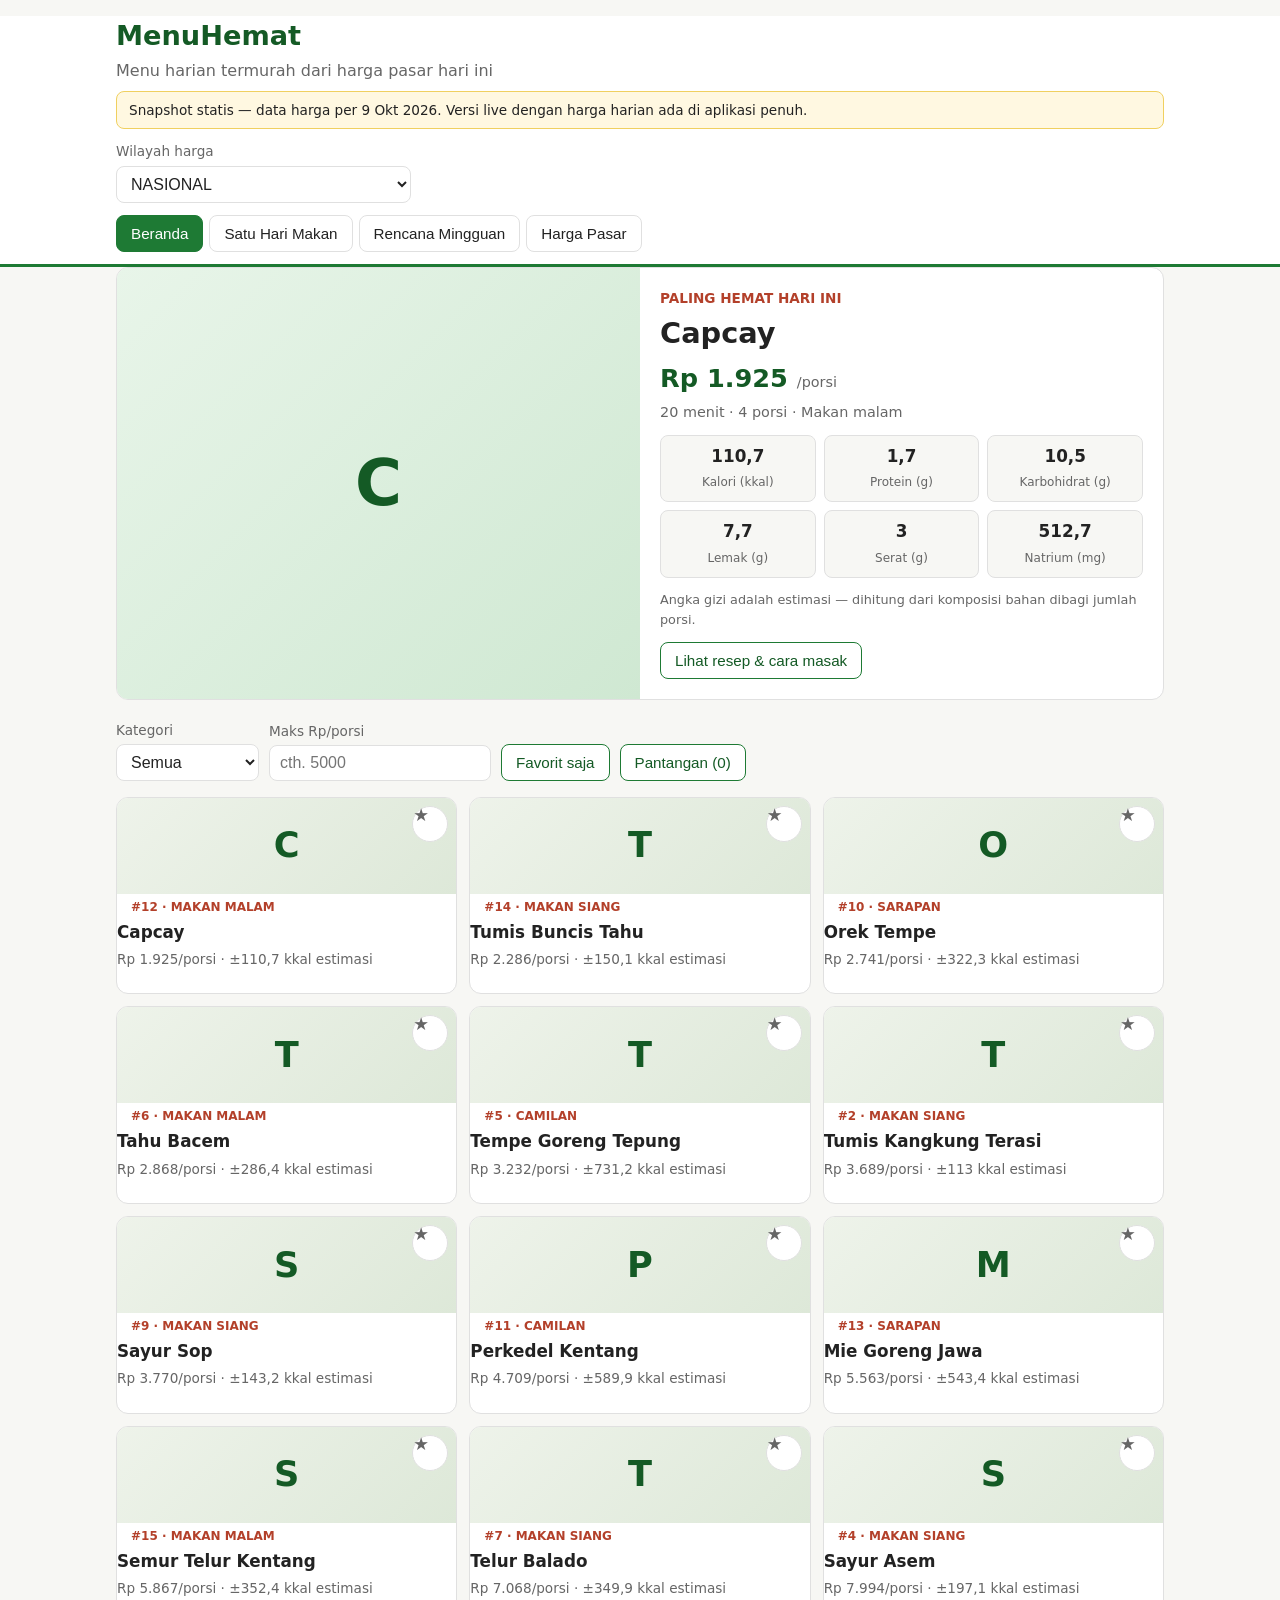
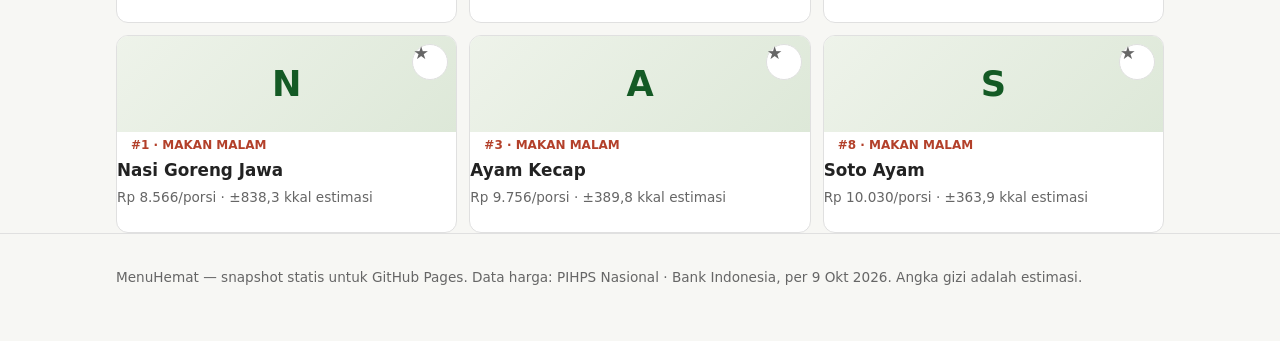
==== docs/index.html @ 3f17d1a1 "Tambah situs statis docs/ untuk GitHub Pages (yuzararigi.github.io/MenuHemat)" ====
<!DOCTYPE html>
<html lang="id">
<head>
<meta charset="utf-8">
<meta name="viewport" content="width=device-width, initial-scale=1">
<title>MenuHemat — Menu termurah dari harga pasar</title>
<meta name="description" content="Rekomendasi menu harian termurah berdasarkan harga bahan pokok pasar (PIHPS Bank Indonesia).">
<link rel="stylesheet" href="style.css">
</head>
<body>
<header>
  <div class="wrap">
    <h1>MenuHemat</h1>
    <p class="tagline">Menu harian termurah dari harga pasar hari ini</p>
    <p class="banner">Snapshot statis &mdash; data harga per 9 Okt 2026. Versi live dengan harga harian ada di aplikasi penuh.</p>
    <div class="topbar">
      <label class="wilayah">Wilayah harga
        <select id="wilayah"></select>
      </label>
    </div>
    <nav class="tabs" aria-label="Navigasi">
      <button data-tab="beranda" class="active" type="button">Beranda</button>
      <button data-tab="sehari" type="button">Satu Hari Makan</button>
      <button data-tab="rencana" type="button">Rencana Mingguan</button>
      <button data-tab="harga" type="button">Harga Pasar</button>
    </nav>
  </div>
</header>

<main class="wrap">
  <!-- ============ BERANDA ============ -->
  <section id="tab-beranda" class="tab">
    <div id="hero"></div>

    <div class="filters">
      <label>Kategori
        <select id="f-kategori">
          <option value="semua">Semua</option>
          <option value="sarapan">Sarapan</option>
          <option value="makan_siang">Makan siang</option>
          <option value="makan_malam">Makan malam</option>
          <option value="camilan">Camilan</option>
        </select>
      </label>
      <label>Maks Rp/porsi
        <input id="f-max" type="number" min="0" placeholder="cth. 5000">
      </label>
      <button id="f-fav" type="button" aria-pressed="false">Favorit saja</button>
      <button id="f-pant" type="button" aria-pressed="false">Pantangan (<span id="pant-count">0</span>)</button>
    </div>
    <div id="pant-panel" class="pant-panel" hidden>
      <p class="hint">Centang bahan yang ingin dihindari &mdash; resep yang mengandungnya akan disembunyikan.</p>
      <div id="pant-list" class="pant-list"></div>
    </div>

    <div id="grid" class="grid"></div>
    <p id="grid-empty" class="empty" hidden>Tidak ada resep yang cocok dengan filter.</p>
  </section>

  <!-- ============ SATU HARI MAKAN ============ -->
  <section id="tab-sehari" class="tab" hidden>
    <h2>Cek satu hari makan</h2>
    <p class="hint">Klik kartu hidangan di bawah untuk memilih. Klik lagi untuk batal memilih. Pilihan otomatis masuk hitungan.</p>
    <div class="sehari-bar">
      <label>Budget sehari (Rp)
        <input id="budget" type="number" min="0" value="50000">
      </label>
      <button id="auto-sehari" type="button">Isi menu termurah</button>
      <button id="clear-sehari" type="button">Kosongkan</button>
    </div>
    <div id="sehari-summary" class="summary" hidden></div>
    <div id="sehari-grid" class="grid"></div>
  </section>

  <!-- ============ RENCANA MINGGUAN ============ -->
  <section id="tab-rencana" class="tab" hidden>
    <h2>Rencana mingguan</h2>
    <p class="hint">Pilih satu hidangan untuk tiap hari, lalu lihat daftar belanja agregat di bawah.</p>
    <div id="rencana-rows"></div>
    <button id="auto-rencana" type="button">Isi otomatis (7 termurah)</button>
    <h3>Daftar belanja</h3>
    <div id="belanja"></div>
  </section>

  <!-- ============ HARGA ============ -->
  <section id="tab-harga" class="tab" hidden>
    <h2>Harga bahan pokok</h2>
    <p class="sumber" id="harga-sumber"></p>
    <table class="harga-table">
      <thead><tr><th>Komoditas</th><th>Harga</th></tr></thead>
      <tbody id="harga-body"></tbody>
    </table>
    <p class="hint">Harga adalah rata-rata pasar tradisional per provinsi; harga di pasar/warung tertentu bisa berbeda &plusmn;2&ndash;5%.</p>
  </section>
</main>

<div id="modal" class="modal" hidden role="dialog" aria-modal="true">
  <div class="modal-box">
    <button class="modal-close" type="button">Tutup</button>
    <div id="modal-body"></div>
  </div>
</div>

<footer>
  <div class="wrap">
    <p>MenuHemat &mdash; snapshot statis untuk GitHub Pages. Data harga: PIHPS Nasional &middot; Bank Indonesia, per 9 Okt 2026. Angka gizi adalah estimasi.</p>
  </div>
</footer>

<script src="data.js"></script>
<script src="app.js"></script>
</body>
</html>
---- docs/style.css ----
/* MenuHemat — situs statis. Mobile-first, tanpa foto (placeholder CSS). */
:root {
  --hijau: #1e7a34;
  --hijau-tua: #145a25;
  --hijau-muda: #e8f5e9;
  --aksen: #b3402a;
  --teks: #222;
  --abu: #666;
  --garis: #e0e0e0;
  --kartu: #ffffff;
  --latar: #f7f7f4;
}
* { box-sizing: border-box; }
body {
  margin: 0; font-family: system-ui, -apple-system, "Segoe UI", Roboto, sans-serif;
  color: var(--teks); background: var(--latar); line-height: 1.5;
}
.wrap { max-width: 1080px; margin: 0 auto; padding: 0 16px; }

header { background: #fff; border-bottom: 3px solid var(--hijau); }
header h1 { margin: 16px 0 0; font-size: 1.7rem; color: var(--hijau-tua); }
.tagline { margin: 2px 0 8px; color: var(--abu); }
.banner {
  background: #fff8e1; border: 1px solid #f0d060; border-radius: 8px;
  padding: 8px 12px; font-size: .85rem; margin: 0 0 12px;
}
.topbar { display: flex; gap: 12px; flex-wrap: wrap; margin-bottom: 12px; }
label { font-size: .85rem; color: var(--abu); display: flex; flex-direction: column; gap: 4px; }
select, input[type="number"] {
  font-size: 1rem; padding: 8px 10px; border: 1px solid var(--garis);
  border-radius: 8px; background: #fff; color: var(--teks); max-width: 100%;
}
button {
  font-size: .95rem; padding: 9px 14px; border-radius: 8px; cursor: pointer;
  border: 1px solid var(--hijau); background: #fff; color: var(--hijau-tua);
}
button:hover { background: var(--hijau-muda); }
button[aria-pressed="true"] { background: var(--hijau); color: #fff; }

.tabs { display: flex; gap: 6px; overflow-x: auto; padding-bottom: 12px; }
.tabs button { white-space: nowrap; border-color: var(--garis); color: var(--teks); }
.tabs button.active { background: var(--hijau); border-color: var(--hijau); color: #fff; }

main { padding: 20px 0 40px; }
h2 { font-size: 1.35rem; margin: 4px 0 8px; }
h3 { font-size: 1.1rem; margin: 20px 0 8px; }
.hint { color: var(--abu); font-size: .9rem; }
.empty { color: var(--abu); text-align: center; padding: 32px 0; }

/* Hero */
.hero {
  display: grid; gap: 0; background: var(--kartu); border-radius: 12px;
  overflow: hidden; border: 1px solid var(--garis); margin-bottom: 20px;
}
@media (min-width: 720px) { .hero { grid-template-columns: 1fr 1fr; } }
.hero-thumb {
  min-height: 180px; display: flex; align-items: center; justify-content: center;
  background: linear-gradient(135deg, var(--hijau-muda), #cfe8d2);
  font-size: 4rem; font-weight: 700; color: var(--hijau-tua);
}
.hero-body { padding: 20px; }
.hero-label { color: var(--aksen); font-weight: 700; font-size: .85rem; text-transform: uppercase; }
.hero-body h2 { font-size: 1.8rem; margin: 4px 0; }
.hero-harga { font-size: 1.6rem; font-weight: 800; color: var(--hijau-tua); margin: 4px 0; }
.hero-harga small { font-size: .9rem; font-weight: 400; color: var(--abu); }
.hero-meta { color: var(--abu); font-size: .9rem; margin-bottom: 12px; }
.gizi-grid {
  display: grid; grid-template-columns: repeat(3, 1fr); gap: 8px; margin: 12px 0;
}
.gizi-item {
  background: var(--latar); border: 1px solid var(--garis); border-radius: 8px;
  padding: 8px; text-align: center;
}
.gizi-item b { display: block; font-size: 1.05rem; }
.gizi-item span { font-size: .75rem; color: var(--abu); }
.gizi-note { font-size: .8rem; color: var(--abu); }

/* Grid kartu */
.grid { display: grid; gap: 12px; grid-template-columns: 1fr; }
@media (min-width: 560px) { .grid { grid-template-columns: 1fr 1fr; } }
@media (min-width: 960px) { .grid { grid-template-columns: 1fr 1fr 1fr; } }
.card {
  background: var(--kartu); border: 1px solid var(--garis); border-radius: 12px;
  overflow: hidden; cursor: pointer; position: relative; text-align: left;
  padding: 0; color: var(--teks); font: inherit; display: block; width: 100%;
}
.card:hover { border-color: var(--hijau); }
.card .thumb {
  height: 96px; display: flex; align-items: center; justify-content: center;
  background: linear-gradient(135deg, #eef3ea, #dde8d8);
  font-size: 2.2rem; font-weight: 700; color: var(--hijau-tua);
}
.card-body { padding: 12px 14px 14px; }
.card .kat { font-size: .75rem; color: var(--aksen); font-weight: 700; text-transform: uppercase; }
.card h3 { margin: 2px 0 4px; font-size: 1.05rem; }
.card .meta { margin: 0; color: var(--abu); font-size: .85rem; }
.card .fav {
  position: absolute; top: 8px; right: 8px; width: 36px; height: 36px;
  border-radius: 50%; border: 1px solid var(--garis); background: #fff;
  font-size: 1.1rem; color: var(--abu); padding: 0; line-height: 1;
}
.card .fav.on { color: #e6a800; border-color: #e6a800; }
.card.selected { border: 2px solid var(--hijau); background: var(--hijau-muda); }
.card .check {
  position: absolute; top: 8px; left: 8px; background: var(--hijau); color: #fff;
  border-radius: 50%; width: 28px; height: 28px; display: none;
  align-items: center; justify-content: center; font-weight: 700;
}
.card.selected .check { display: flex; }

/* Filter */
.filters { display: flex; gap: 10px; flex-wrap: wrap; align-items: end; margin: 16px 0; }
.pant-panel {
  border: 1px solid var(--garis); border-radius: 12px; background: #fff;
  padding: 12px 14px; margin-bottom: 16px;
}
.pant-list { display: grid; grid-template-columns: 1fr 1fr; gap: 4px 12px; }
@media (min-width: 720px) { .pant-list { grid-template-columns: 1fr 1fr 1fr; } }
.pant-list label { flex-direction: row; align-items: center; gap: 8px; color: var(--teks); font-size: .9rem; }

/* Satu hari makan */
.sehari-bar { display: flex; gap: 10px; flex-wrap: wrap; align-items: end; margin: 12px 0 16px; }
.summary {
  background: var(--hijau-tua); color: #fff; border-radius: 12px;
  padding: 14px 16px; margin-bottom: 16px;
}
.summary b { font-size: 1.2rem; }
.summary .sisa-ok { color: #b9f6ca; }
.summary .sisa-lebih { color: #ffccbc; }
.summary ul { margin: 8px 0 0; padding-left: 20px; }

/* Rencana */
.rencana-row {
  display: grid; grid-template-columns: 130px 1fr; gap: 10px; align-items: center;
  background: #fff; border: 1px solid var(--garis); border-radius: 10px;
  padding: 10px 12px; margin-bottom: 8px;
}
.rencana-row .hari { font-weight: 700; }
.rencana-row .biaya { font-size: .85rem; color: var(--abu); }
#belanja table, .harga-table, .biaya-table, .gizi-table { width: 100%; border-collapse: collapse; background: #fff; }
#belanja th, #belanja td, .harga-table th, .harga-table td,
.biaya-table th, .biaya-table td, .gizi-table th, .gizi-table td {
  border-bottom: 1px solid var(--garis); padding: 10px 8px; text-align: left; font-size: .92rem;
}
.harga-table td:last-child, .biaya-table td:last-child { text-align: right; white-space: nowrap; }
.sumber {
  background: var(--hijau-muda); border: 1px solid var(--hijau);
  border-radius: 8px; padding: 8px 12px; font-size: .9rem;
}

/* Modal */
.modal {
  position: fixed; inset: 0; background: rgba(0,0,0,.5); z-index: 50;
  display: flex; align-items: flex-start; justify-content: center;
  padding: 24px 12px; overflow-y: auto;
}
.modal[hidden] { display: none; }
.modal-box {
  background: #fff; border-radius: 14px; max-width: 640px; width: 100%;
  padding: 20px; position: relative;
}
.modal-close { position: absolute; top: 12px; right: 12px; }
.modal-box h2 { margin-top: 0; padding-right: 80px; }
.langkah { padding-left: 22px; }
.langkah li { margin-bottom: 8px; }

/* Footer */
footer { border-top: 1px solid var(--garis); padding: 20px 0 40px; color: var(--abu); font-size: .85rem; }
[hidden] { display: none !important; }
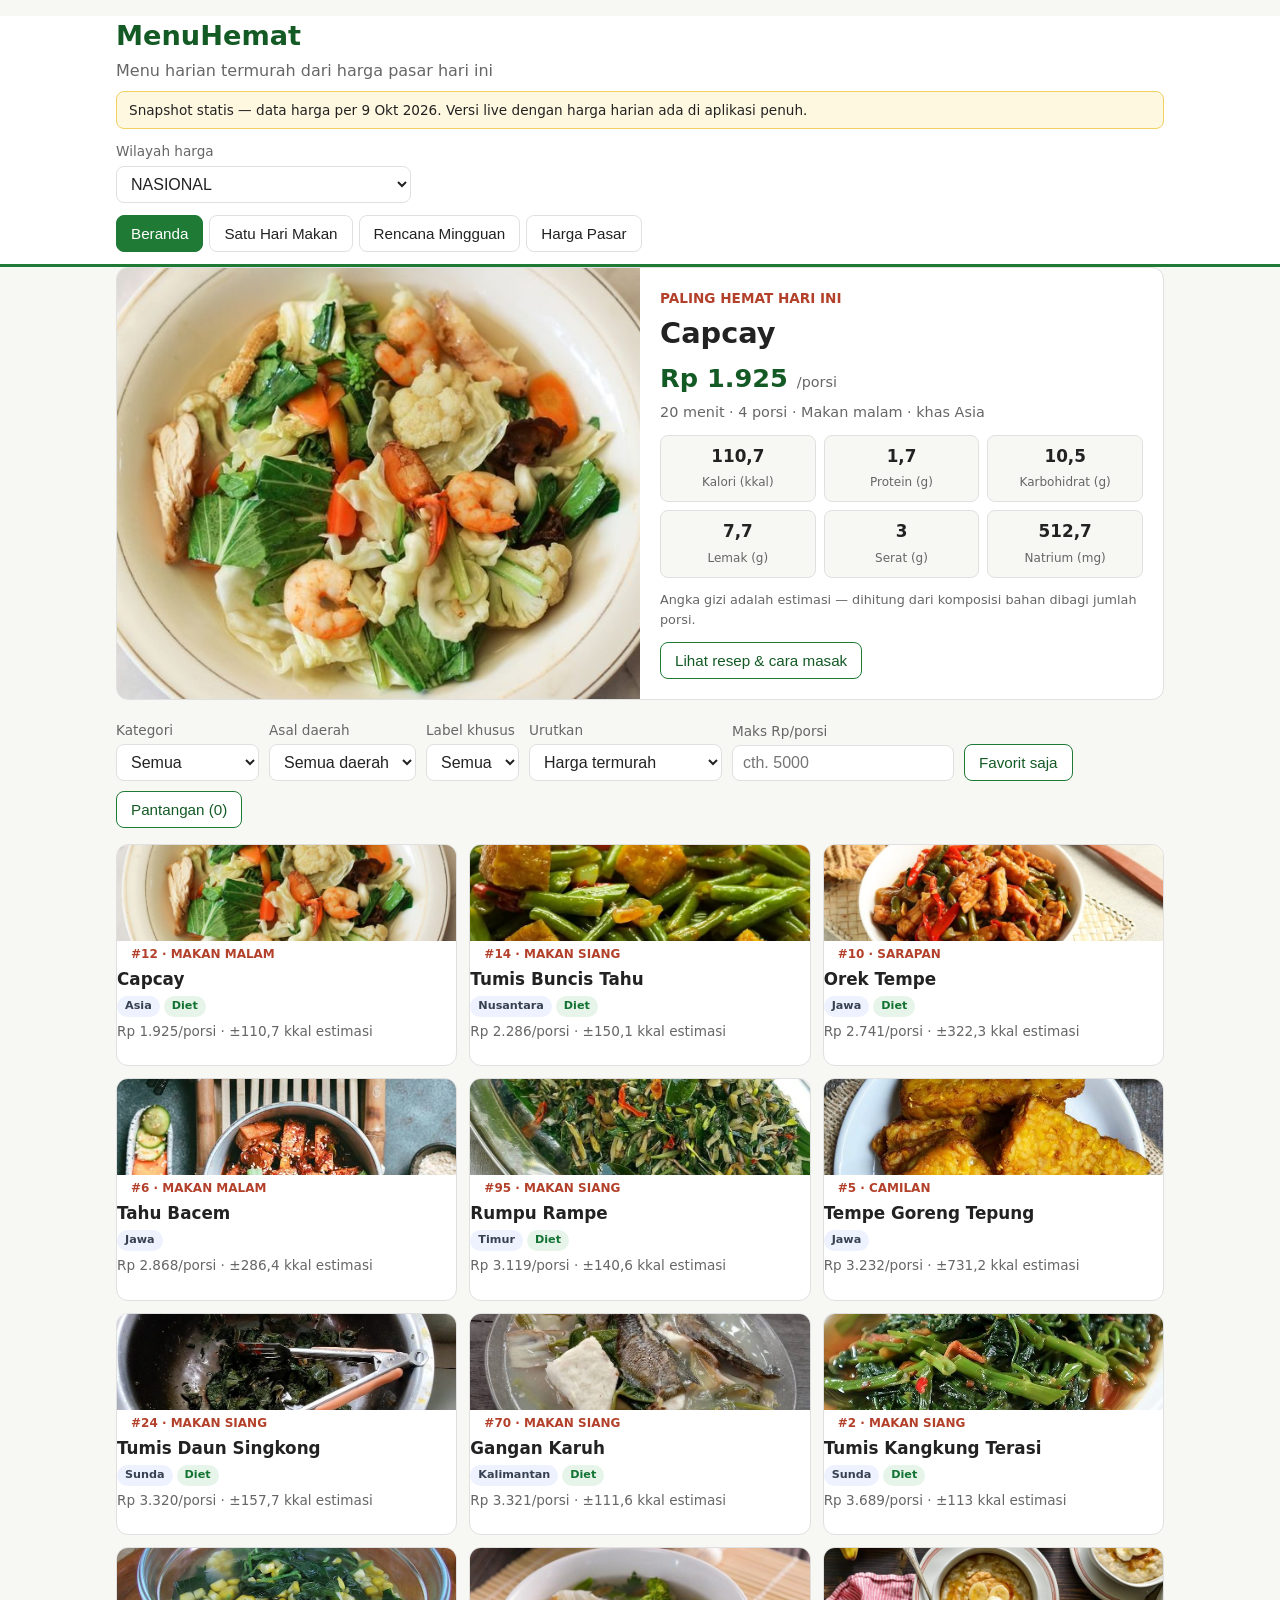
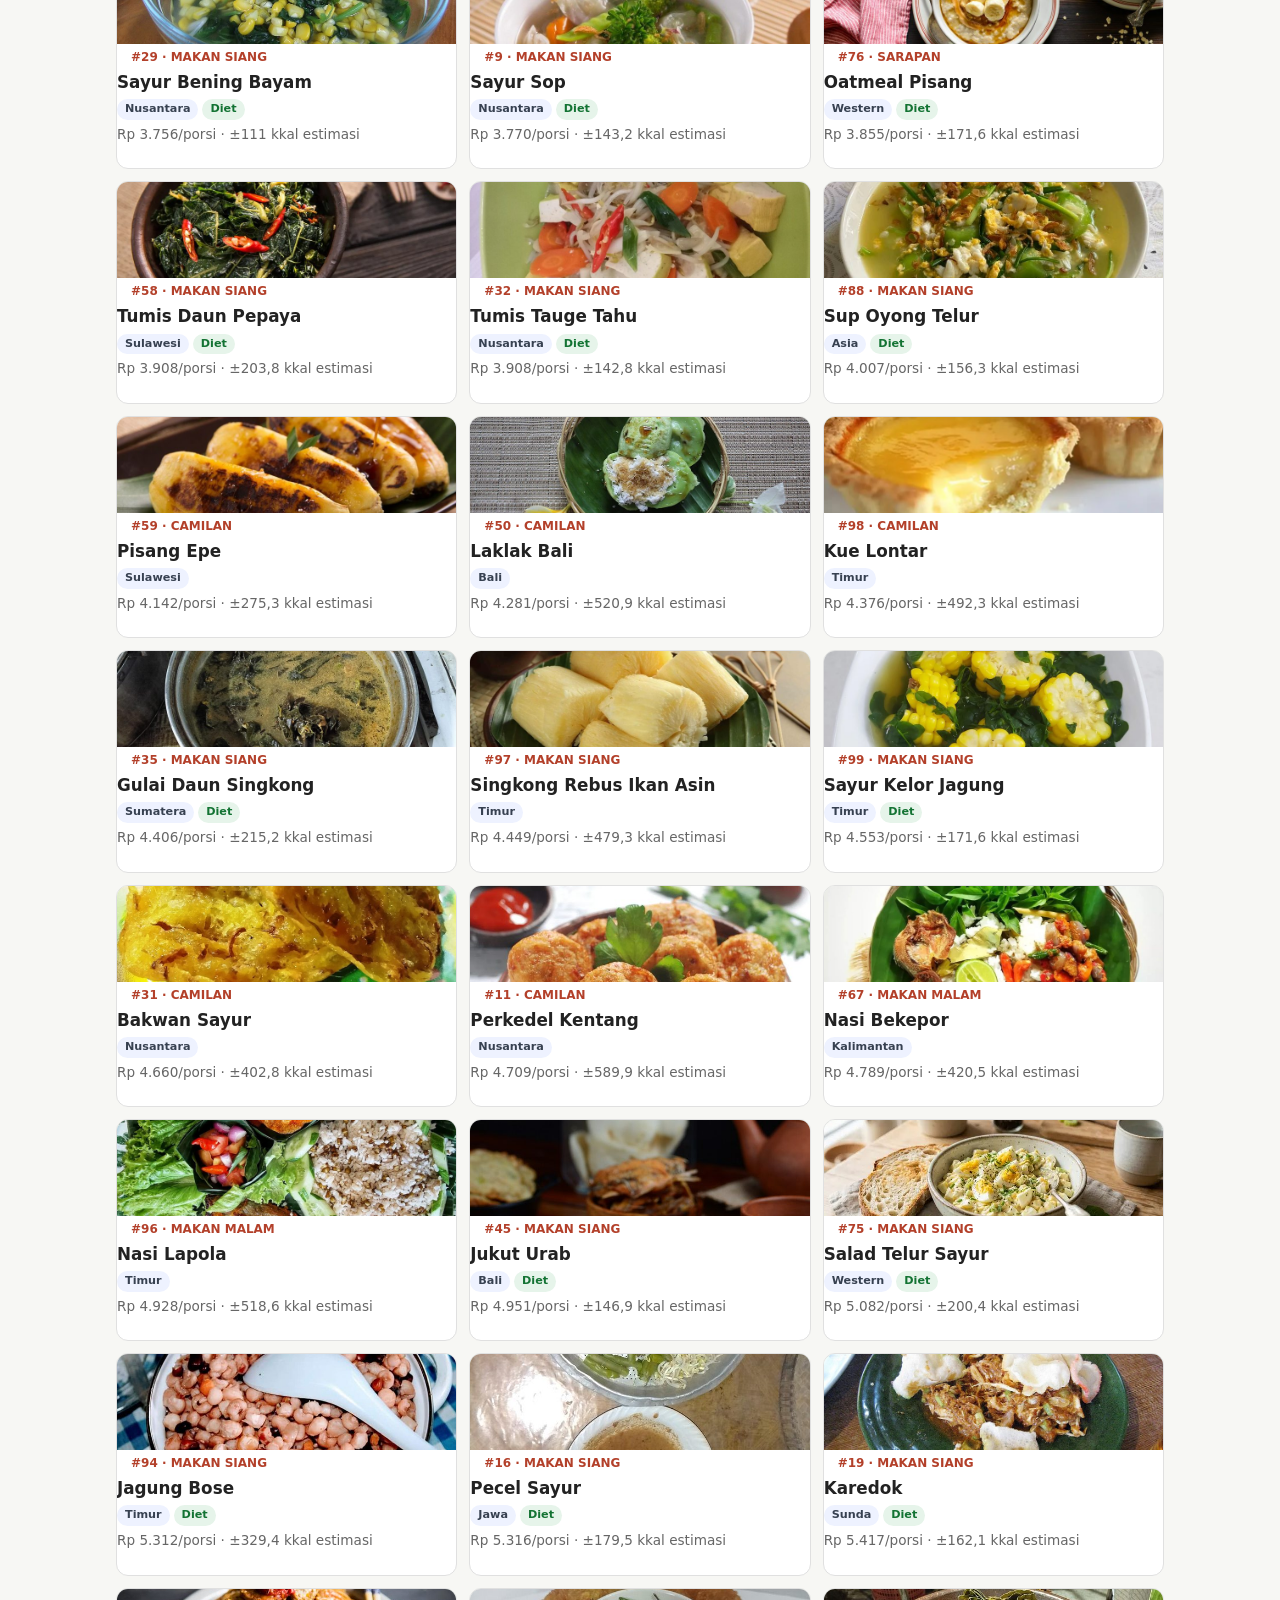
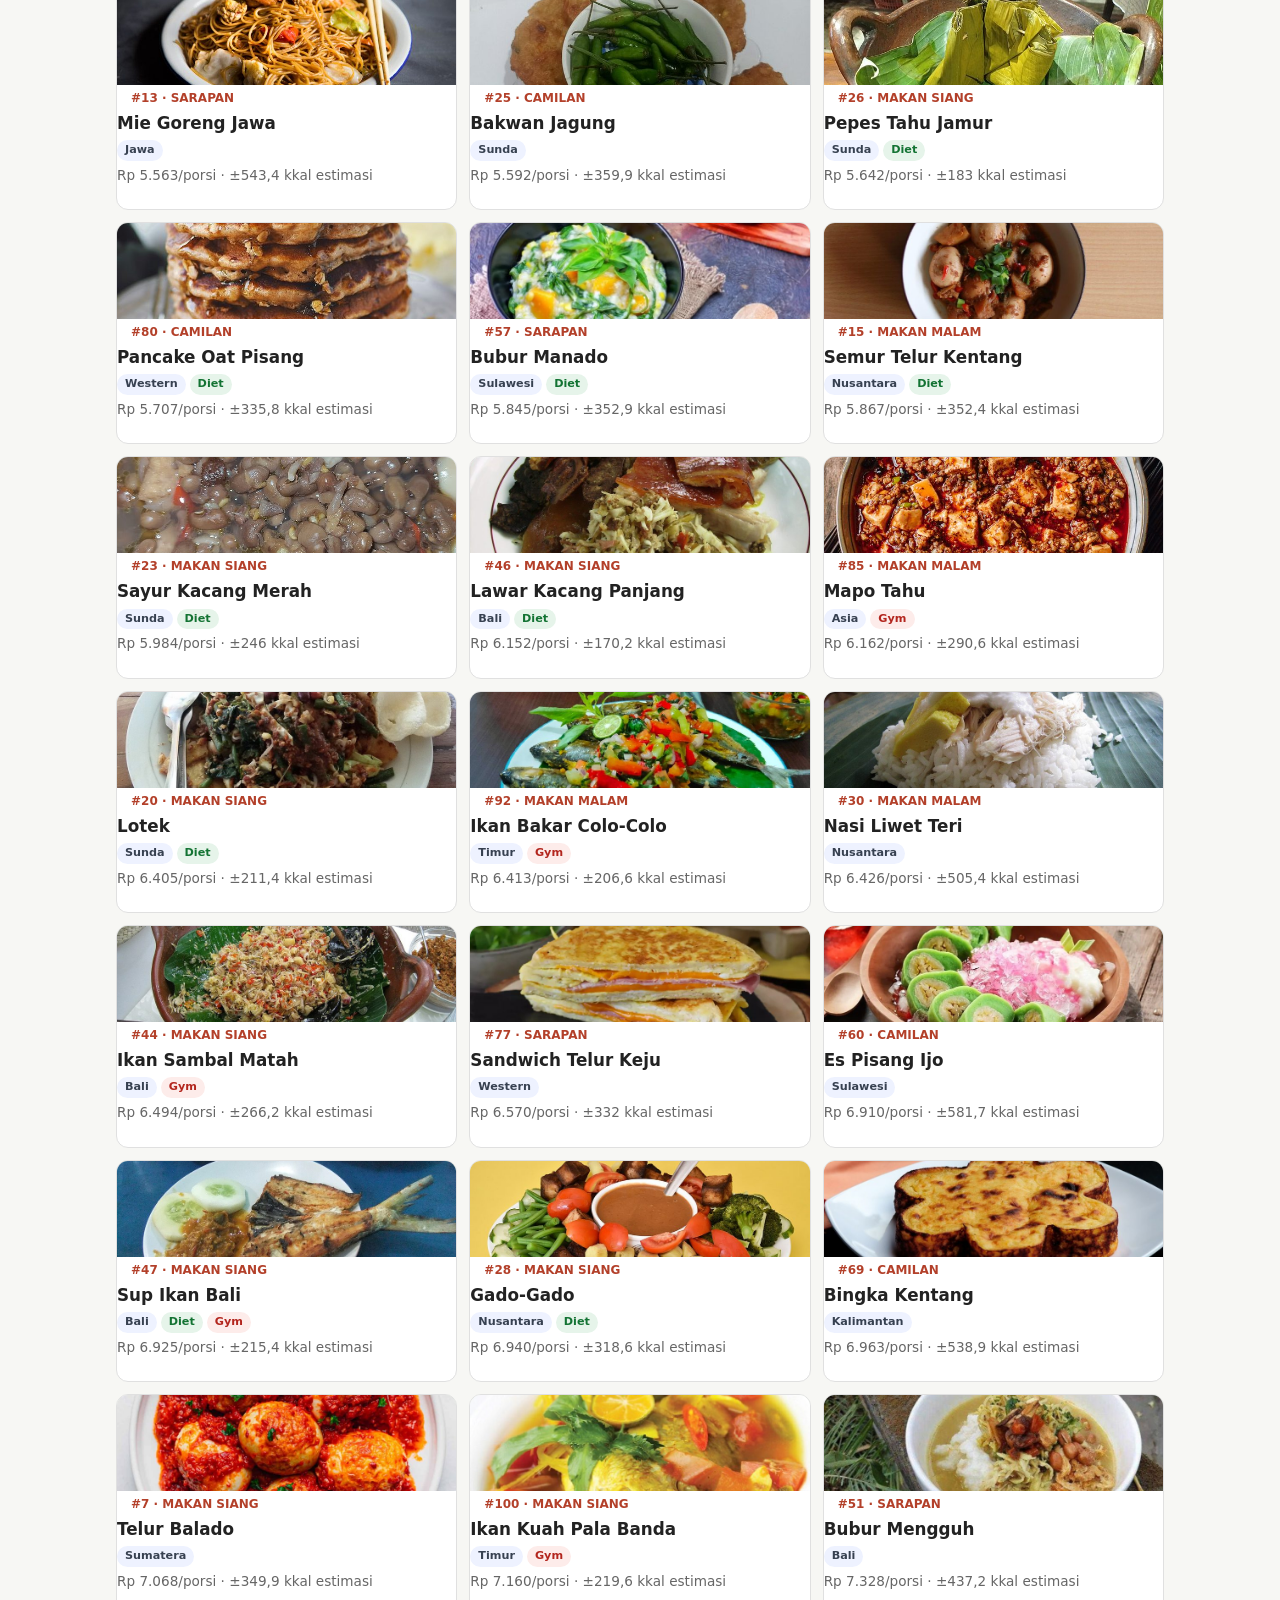
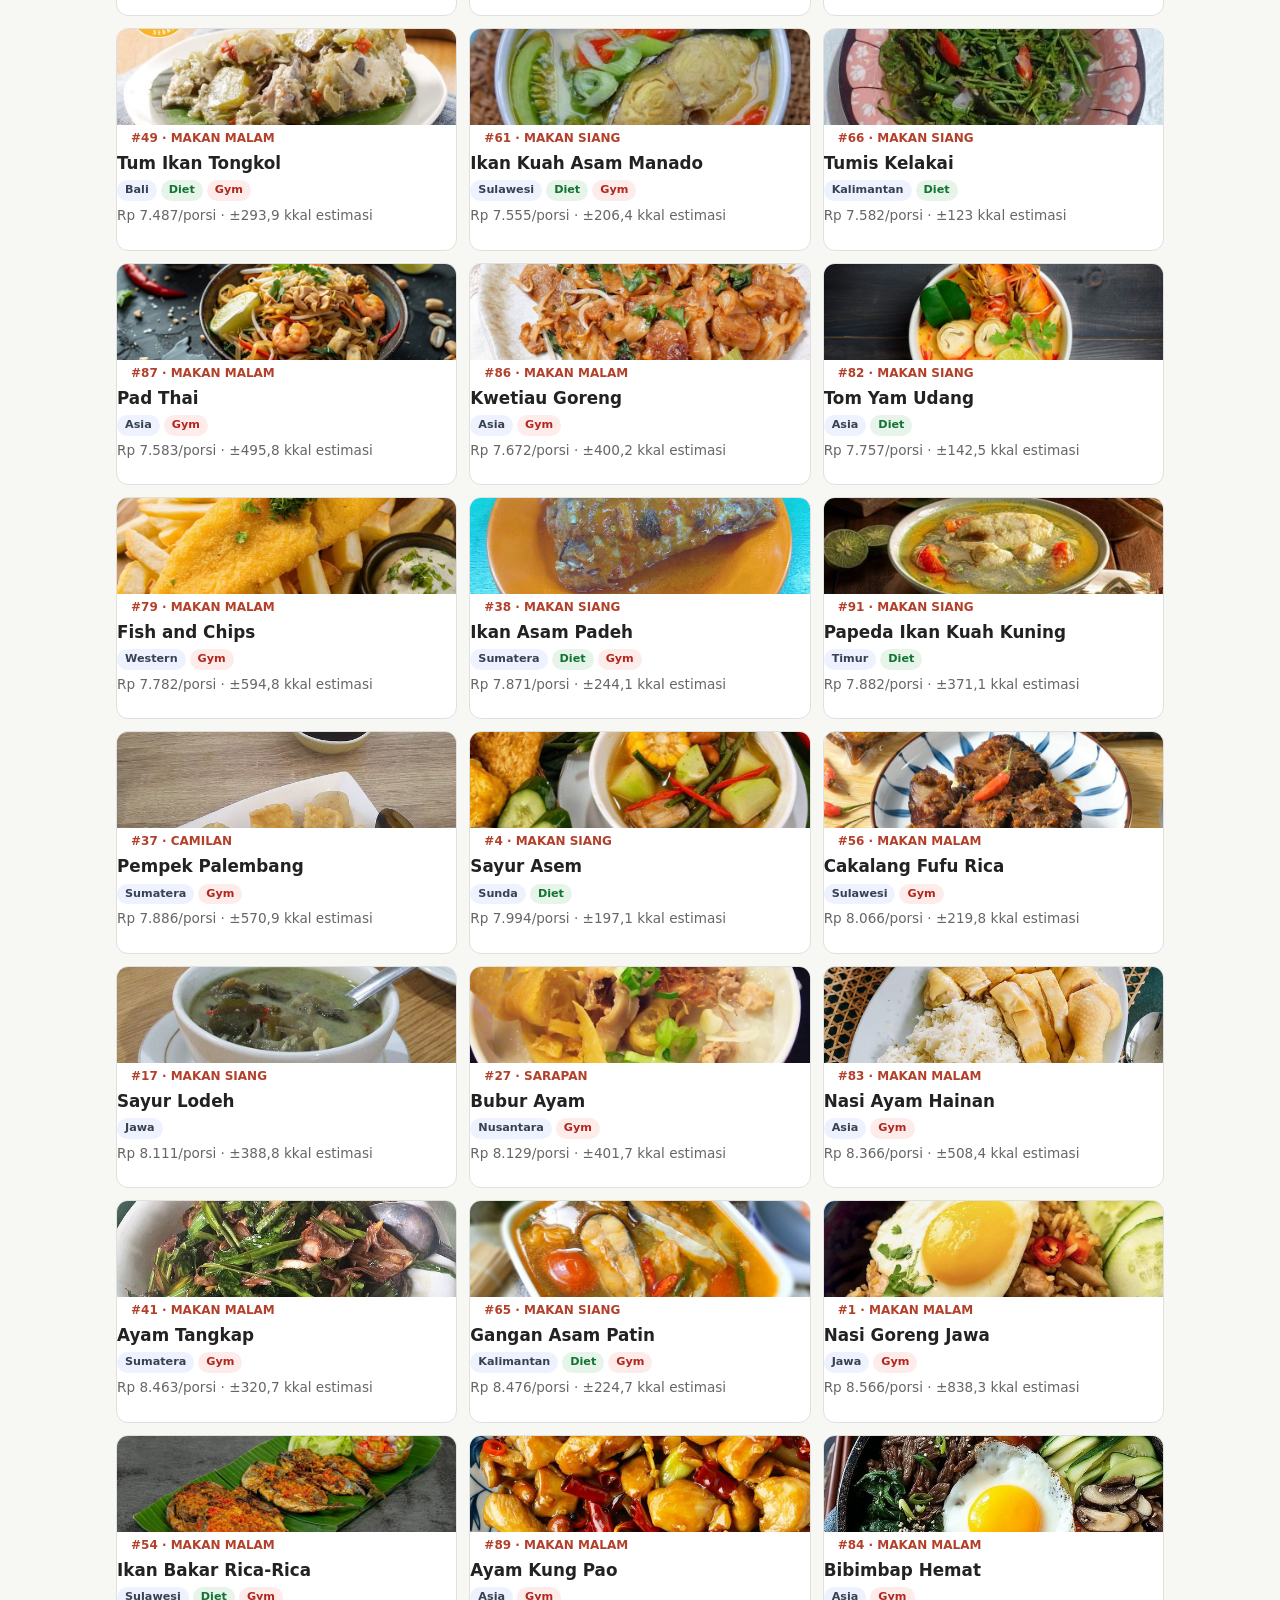
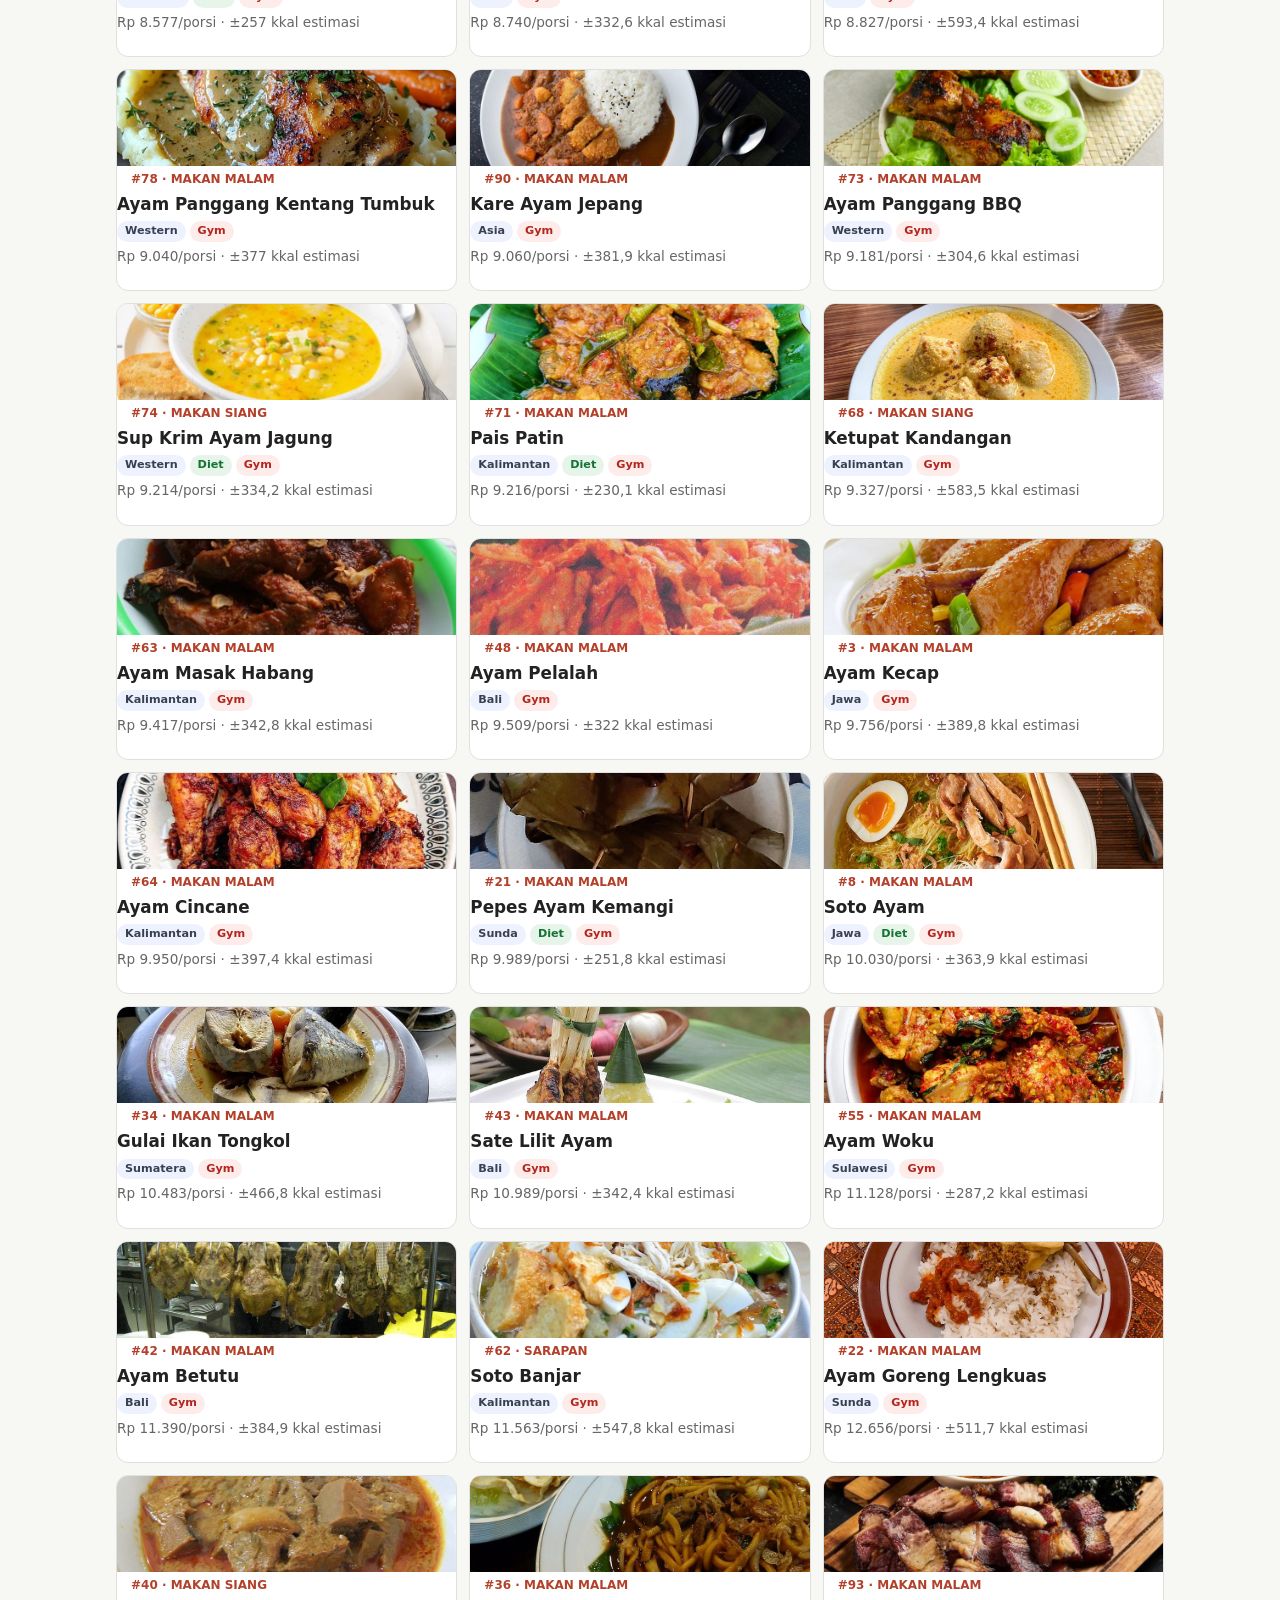
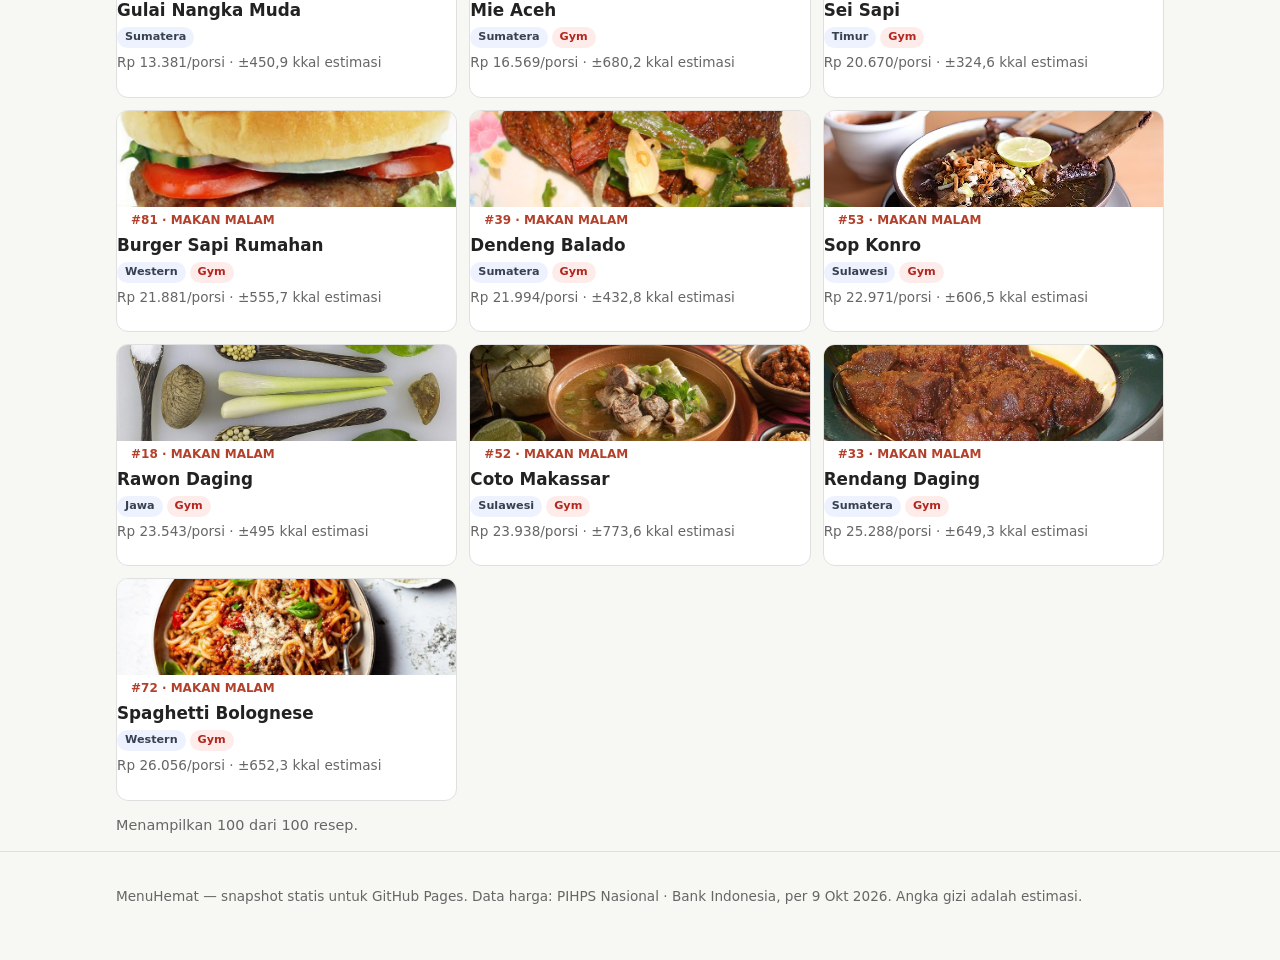
==== commit 3fe50370: "Ekspansi katalog 15 -> 100 resep: 10 daerah x 10, label Diet/Gym, filter asal & urutan gizi - DB: mi" ====
--- a/docs/index.html
+++ b/docs/index.html
@@ -42,6 +42,41 @@
           <option value="camilan">Camilan</option>
         </select>
       </label>
+      <label>Asal daerah
+        <select id="f-asal">
+          <option value="semua">Semua daerah</option>
+          <option value="Jawa">Jawa</option>
+          <option value="Sunda">Sunda</option>
+          <option value="Sumatera">Sumatera</option>
+          <option value="Bali">Bali</option>
+          <option value="Sulawesi">Sulawesi</option>
+          <option value="Kalimantan">Kalimantan</option>
+          <option value="Western">Western</option>
+          <option value="Asia">Asia</option>
+          <option value="Timur">Timur</option>
+          <option value="Nusantara">Nusantara</option>
+        </select>
+      </label>
+      <label>Label khusus
+        <select id="f-tag">
+          <option value="semua">Semua</option>
+          <option value="diet">Diet</option>
+          <option value="gym">Gym</option>
+        </select>
+      </label>
+      <label>Urutkan
+        <select id="f-urut">
+          <option value="harga">Harga termurah</option>
+          <option value="kalori-rendah">Kalori terendah</option>
+          <option value="kalori-tinggi">Kalori tertinggi</option>
+          <option value="protein">Protein tertinggi</option>
+          <option value="karbo-rendah">Karbohidrat terendah</option>
+          <option value="karbo-tinggi">Karbohidrat tertinggi</option>
+          <option value="lemak-rendah">Lemak terendah</option>
+          <option value="serat">Serat tertinggi</option>
+          <option value="natrium">Natrium terendah</option>
+        </select>
+      </label>
       <label>Maks Rp/porsi
         <input id="f-max" type="number" min="0" placeholder="cth. 5000">
       </label>
@@ -54,6 +89,7 @@
     </div>
 
     <div id="grid" class="grid"></div>
+    <p id="grid-info" class="hint"></p>
     <p id="grid-empty" class="empty" hidden>Tidak ada resep yang cocok dengan filter.</p>
   </section>
 
--- a/docs/style.css
+++ b/docs/style.css
@@ -1,4 +1,4 @@
-/* MenuHemat — situs statis. Mobile-first, tanpa foto (placeholder CSS). */
+/* MenuHemat — situs statis. Mobile-first. Foto hidangan lokal di images/. */
 :root {
   --hijau: #1e7a34;
   --hijau-tua: #145a25;
@@ -57,6 +57,10 @@
   min-height: 180px; display: flex; align-items: center; justify-content: center;
   background: linear-gradient(135deg, var(--hijau-muda), #cfe8d2);
   font-size: 4rem; font-weight: 700; color: var(--hijau-tua);
+  position: relative; overflow: hidden; padding: 0;
+}
+.hero-thumb img {
+  position: absolute; inset: 0; width: 100%; height: 100%; object-fit: cover;
 }
 .hero-body { padding: 20px; }
 .hero-label { color: var(--aksen); font-weight: 700; font-size: .85rem; text-transform: uppercase; }
@@ -89,9 +93,26 @@
   height: 96px; display: flex; align-items: center; justify-content: center;
   background: linear-gradient(135deg, #eef3ea, #dde8d8);
   font-size: 2.2rem; font-weight: 700; color: var(--hijau-tua);
+  position: relative; overflow: hidden;
+}
+.card .thumb img {
+  position: absolute; inset: 0; width: 100%; height: 100%; object-fit: cover;
+}
+/* Foto pada modal detail resep */
+.detail-foto { margin: 0 0 12px; }
+.detail-foto img {
+  width: 100%; max-height: 260px; object-fit: cover; border-radius: 10px; display: block;
 }
 .card-body { padding: 12px 14px 14px; }
 .card .kat { font-size: .75rem; color: var(--aksen); font-weight: 700; text-transform: uppercase; }
+.badges { display: flex; gap: 4px; flex-wrap: wrap; margin: 2px 0 4px; }
+.badge-asal, .badge-khusus {
+  display: inline-block; font-size: .7rem; font-weight: 700;
+  padding: 2px 8px; border-radius: 20px;
+}
+.badge-asal { background: #eef2ff; color: #374151; }
+.badge-khusus.diet { background: #e6f4ea; color: #137333; }
+.badge-khusus.gym { background: #fdecea; color: #b3261e; }
 .card h3 { margin: 2px 0 4px; font-size: 1.05rem; }
 .card .meta { margin: 0; color: var(--abu); font-size: .85rem; }
 .card .fav {
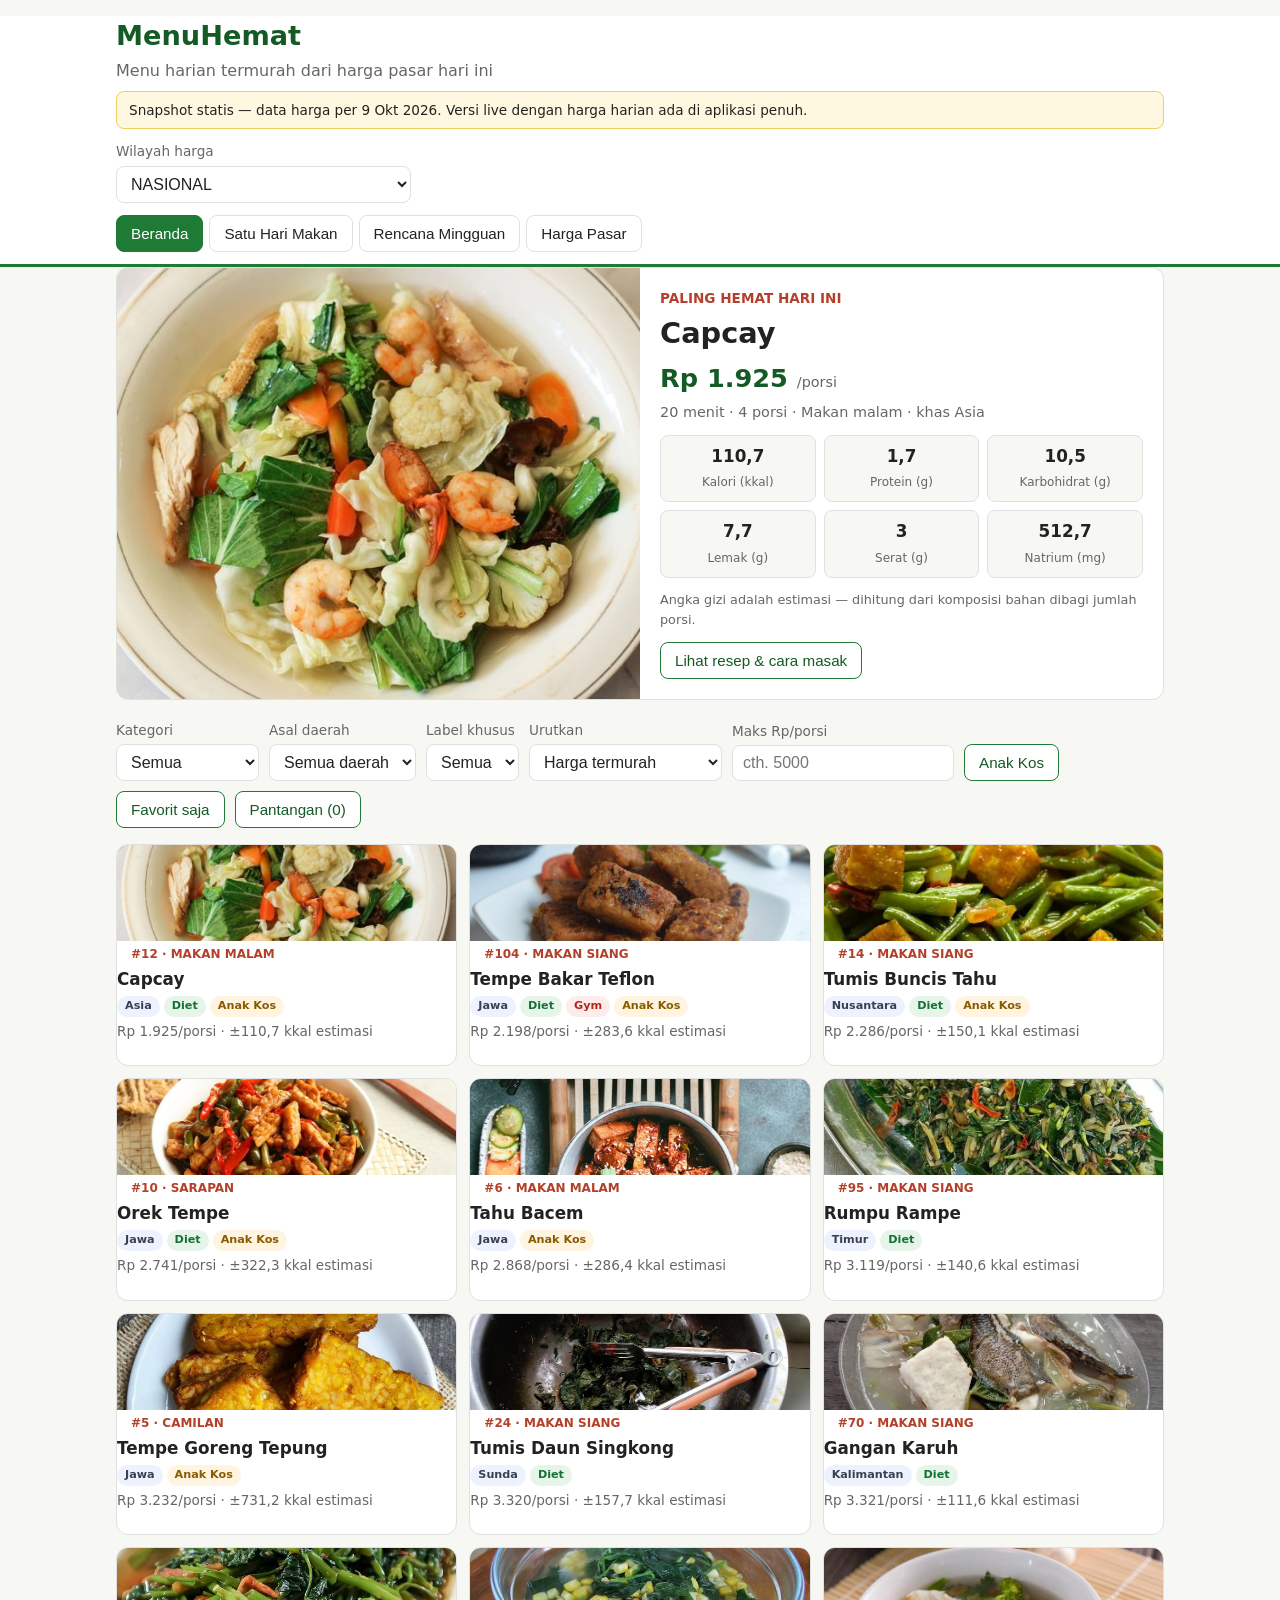
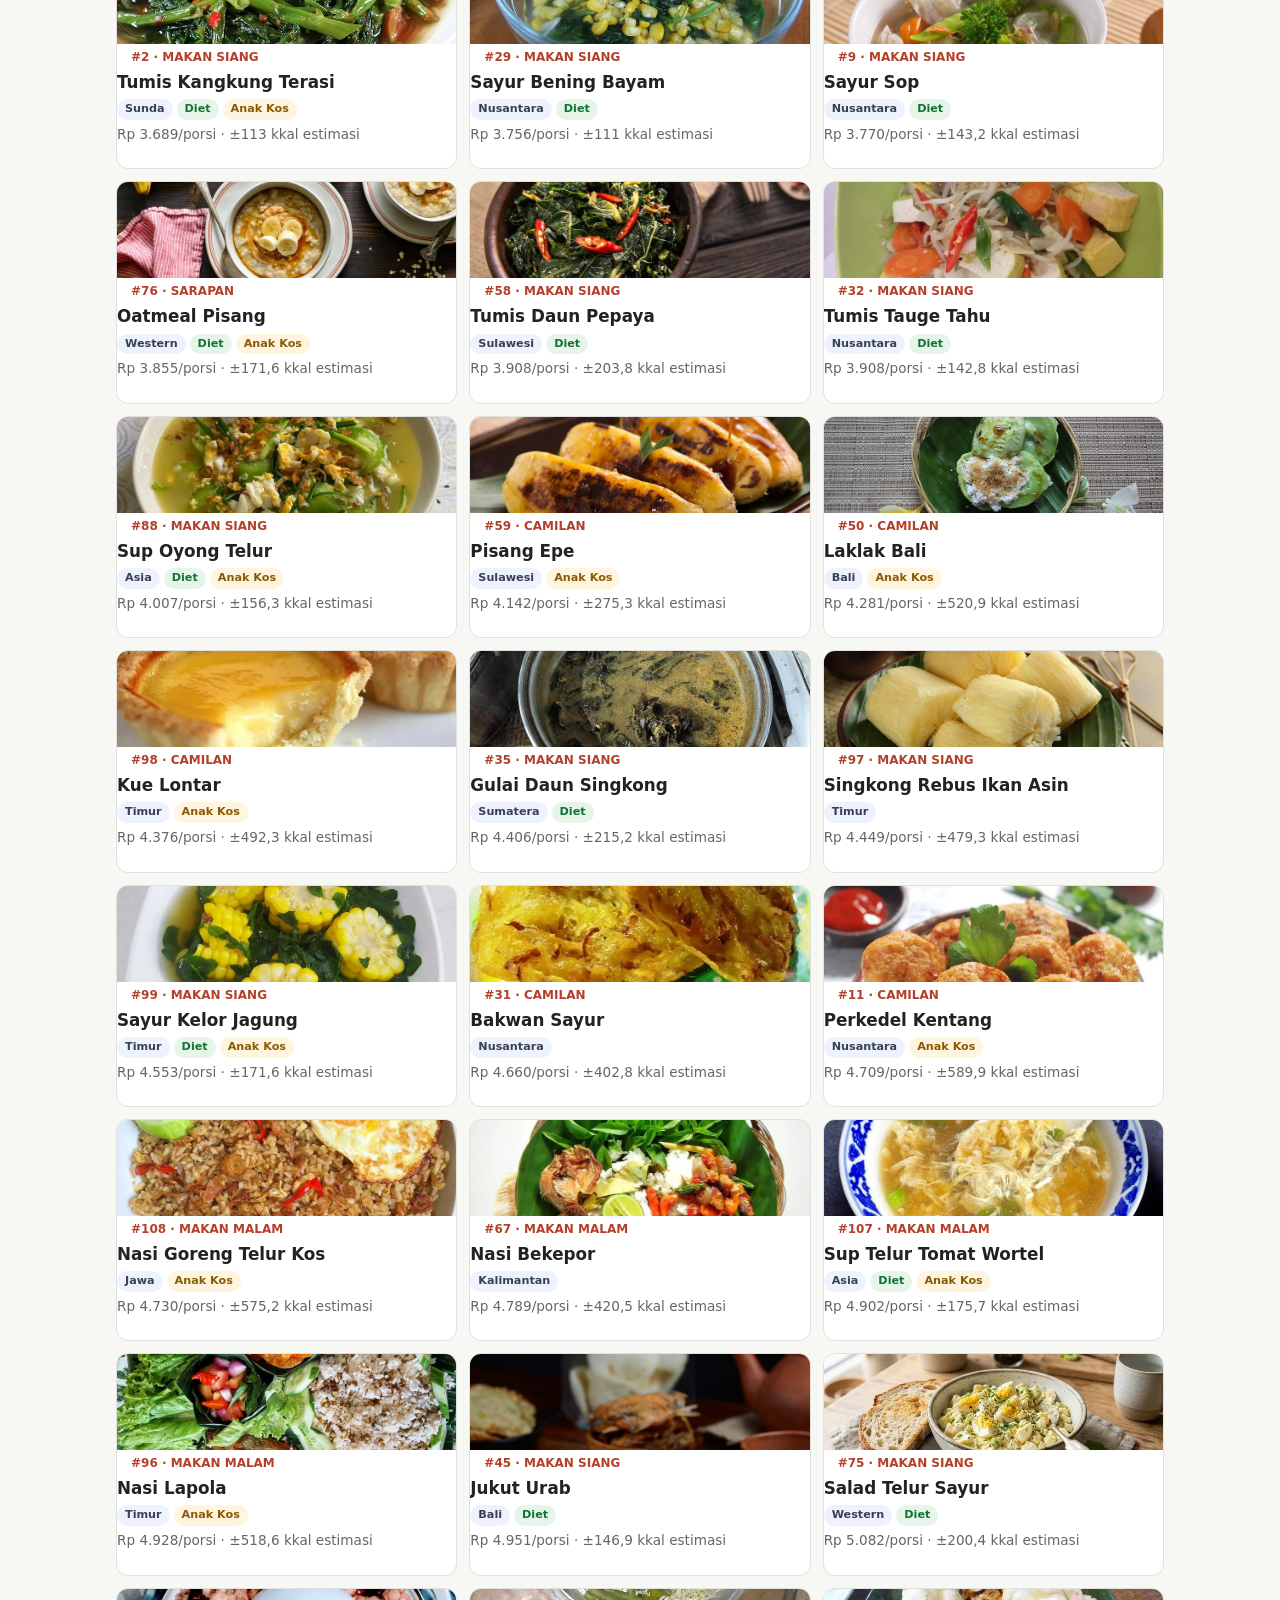
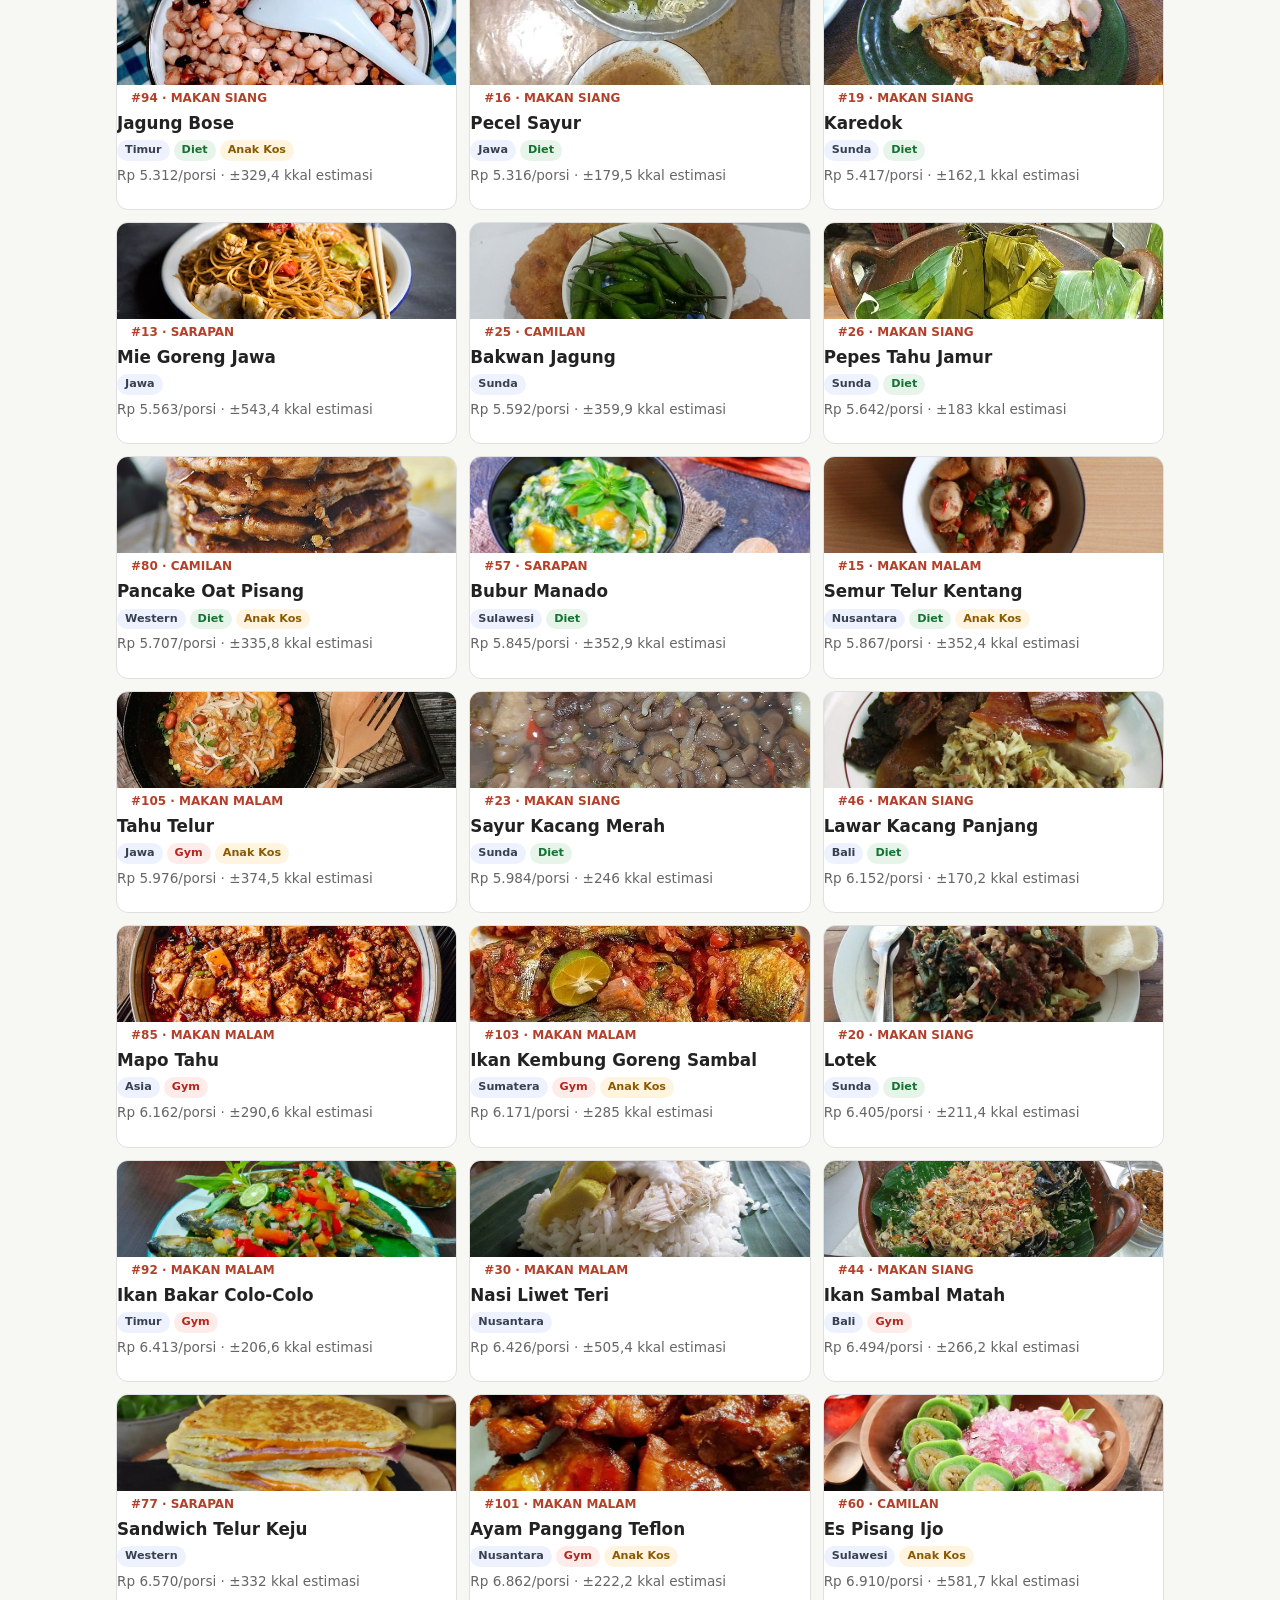
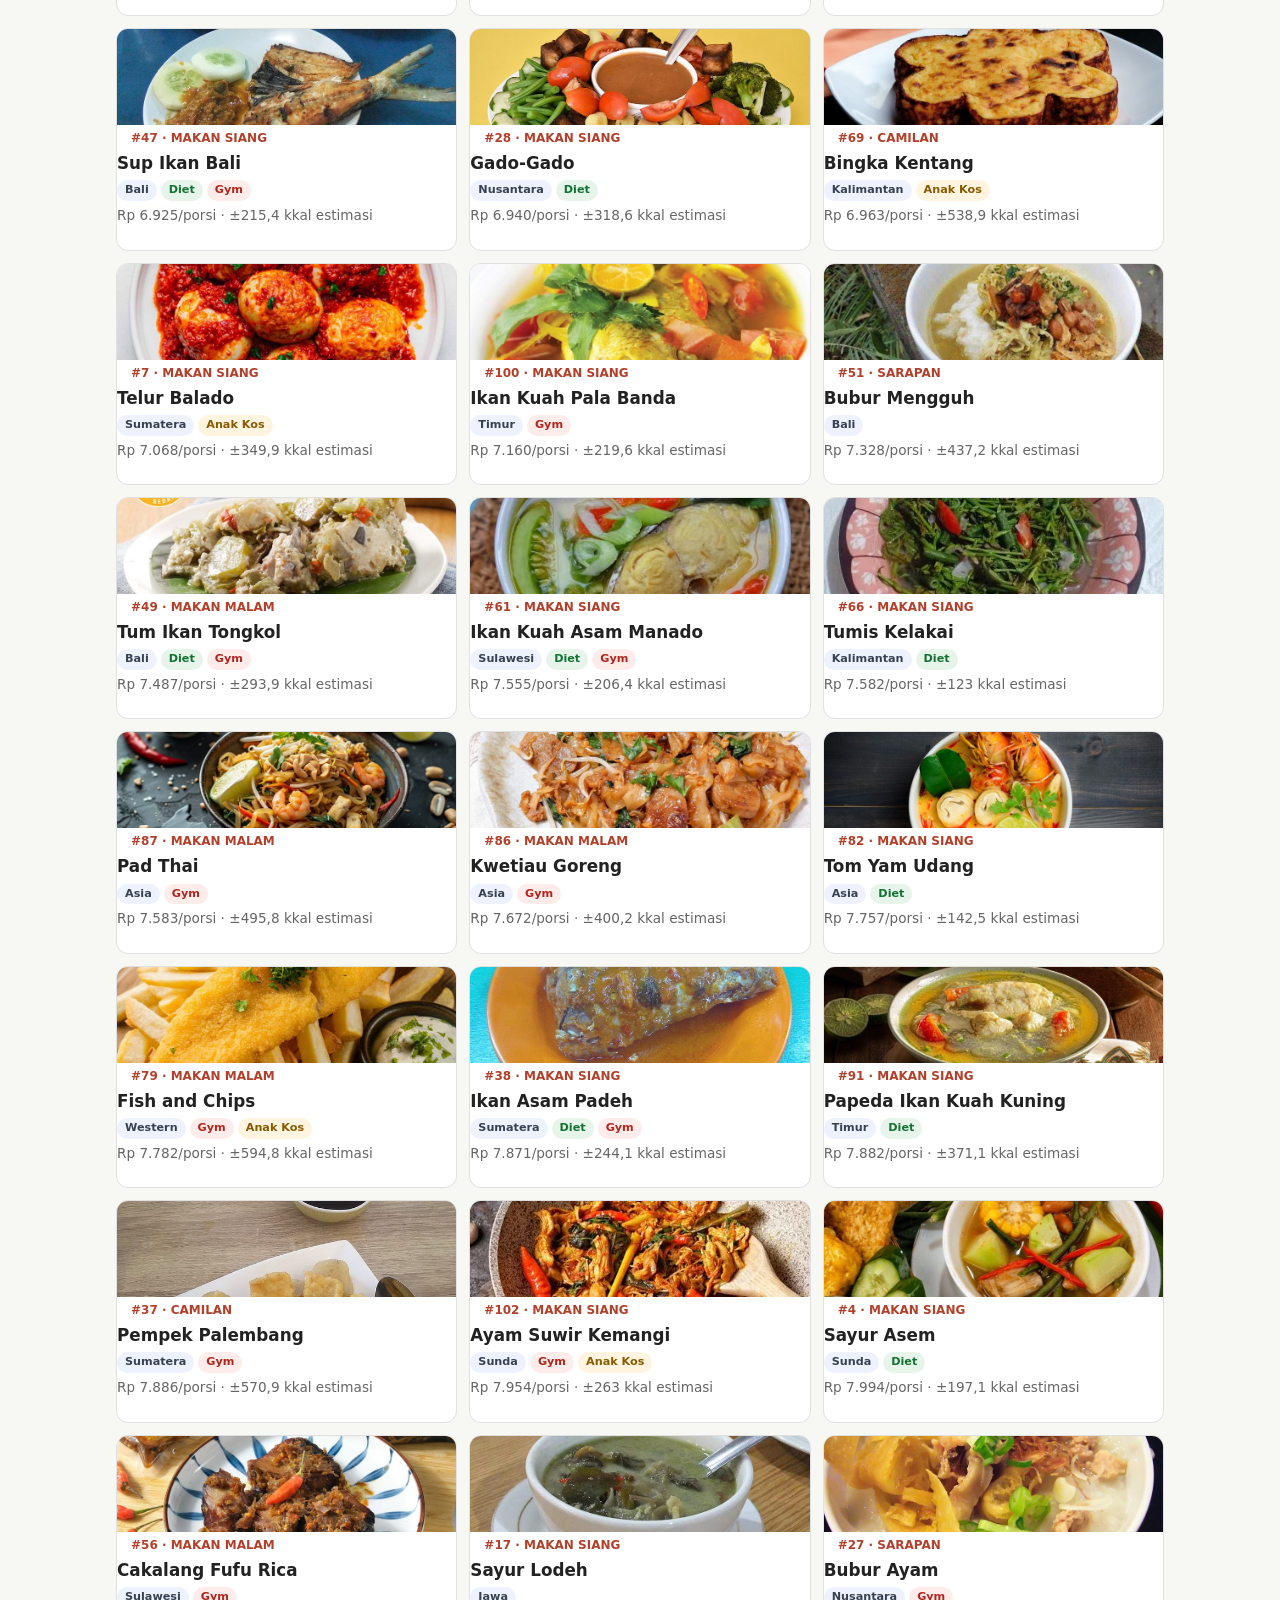
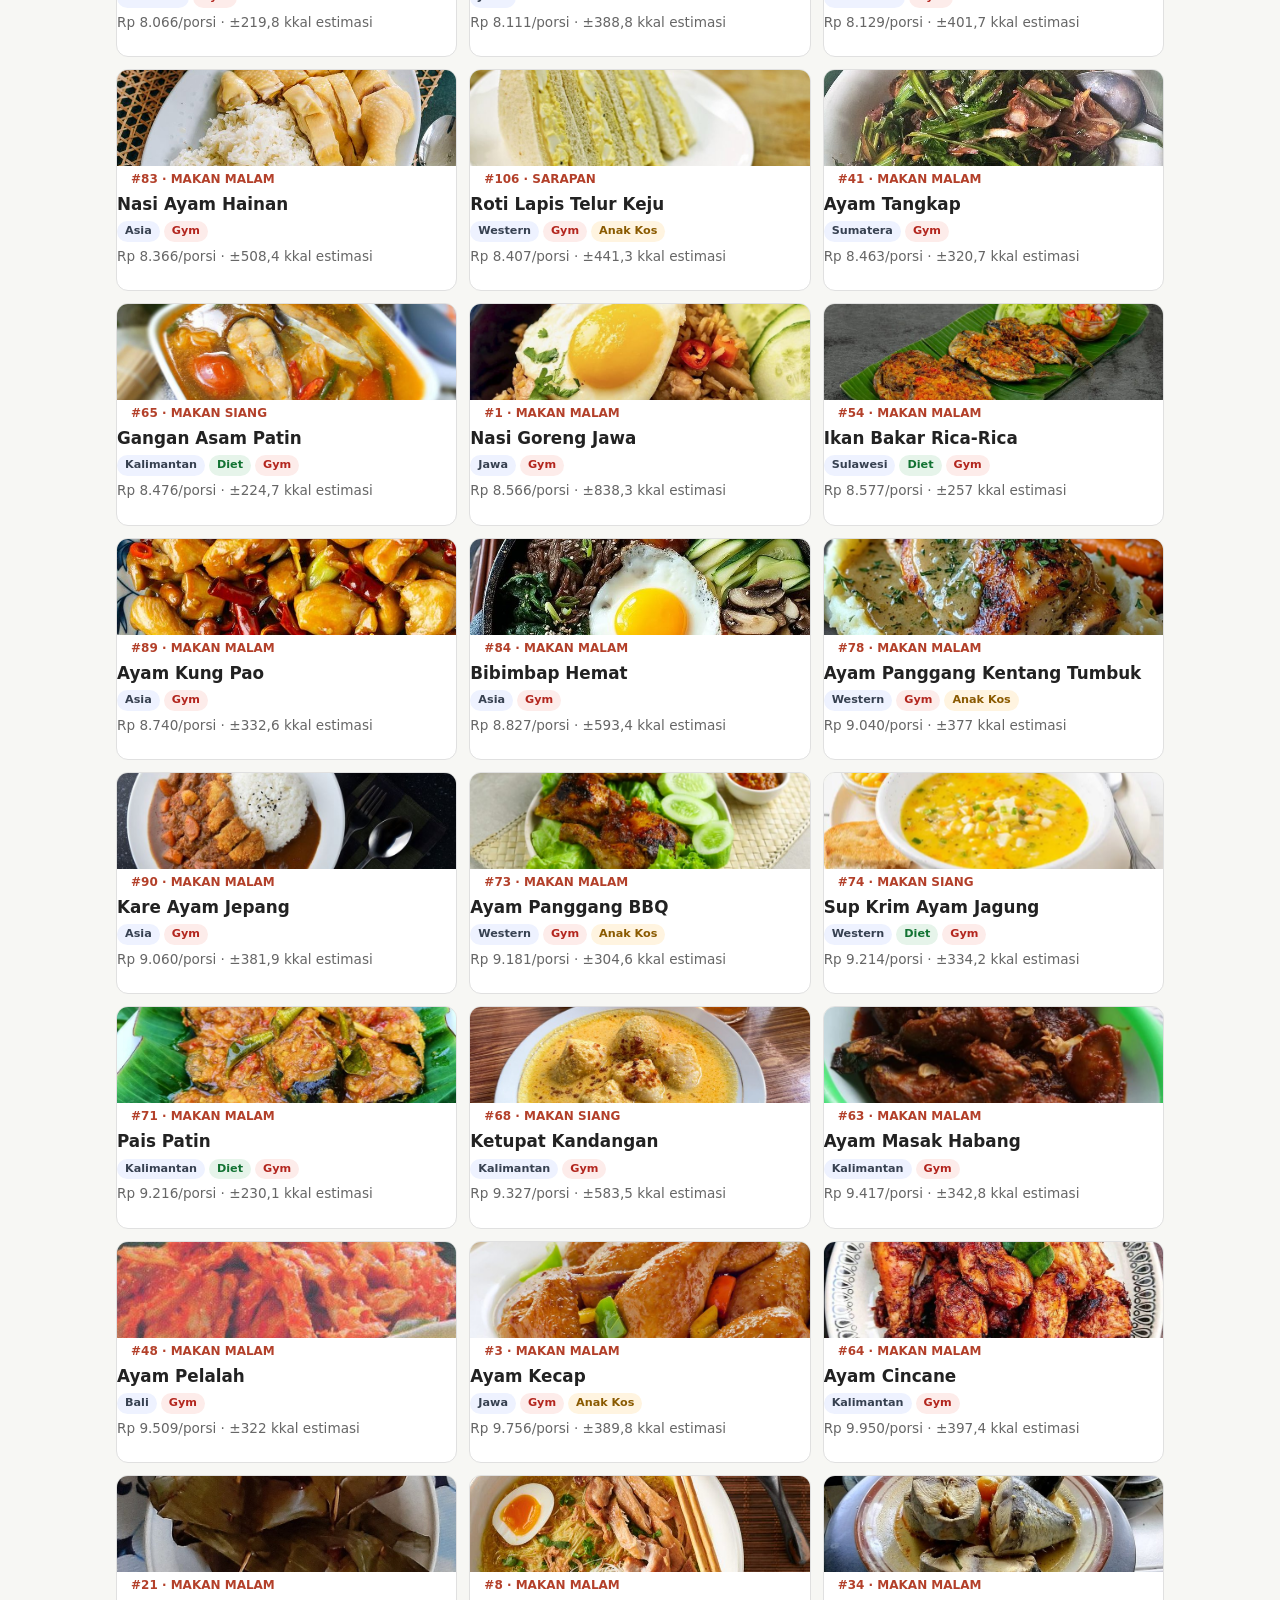
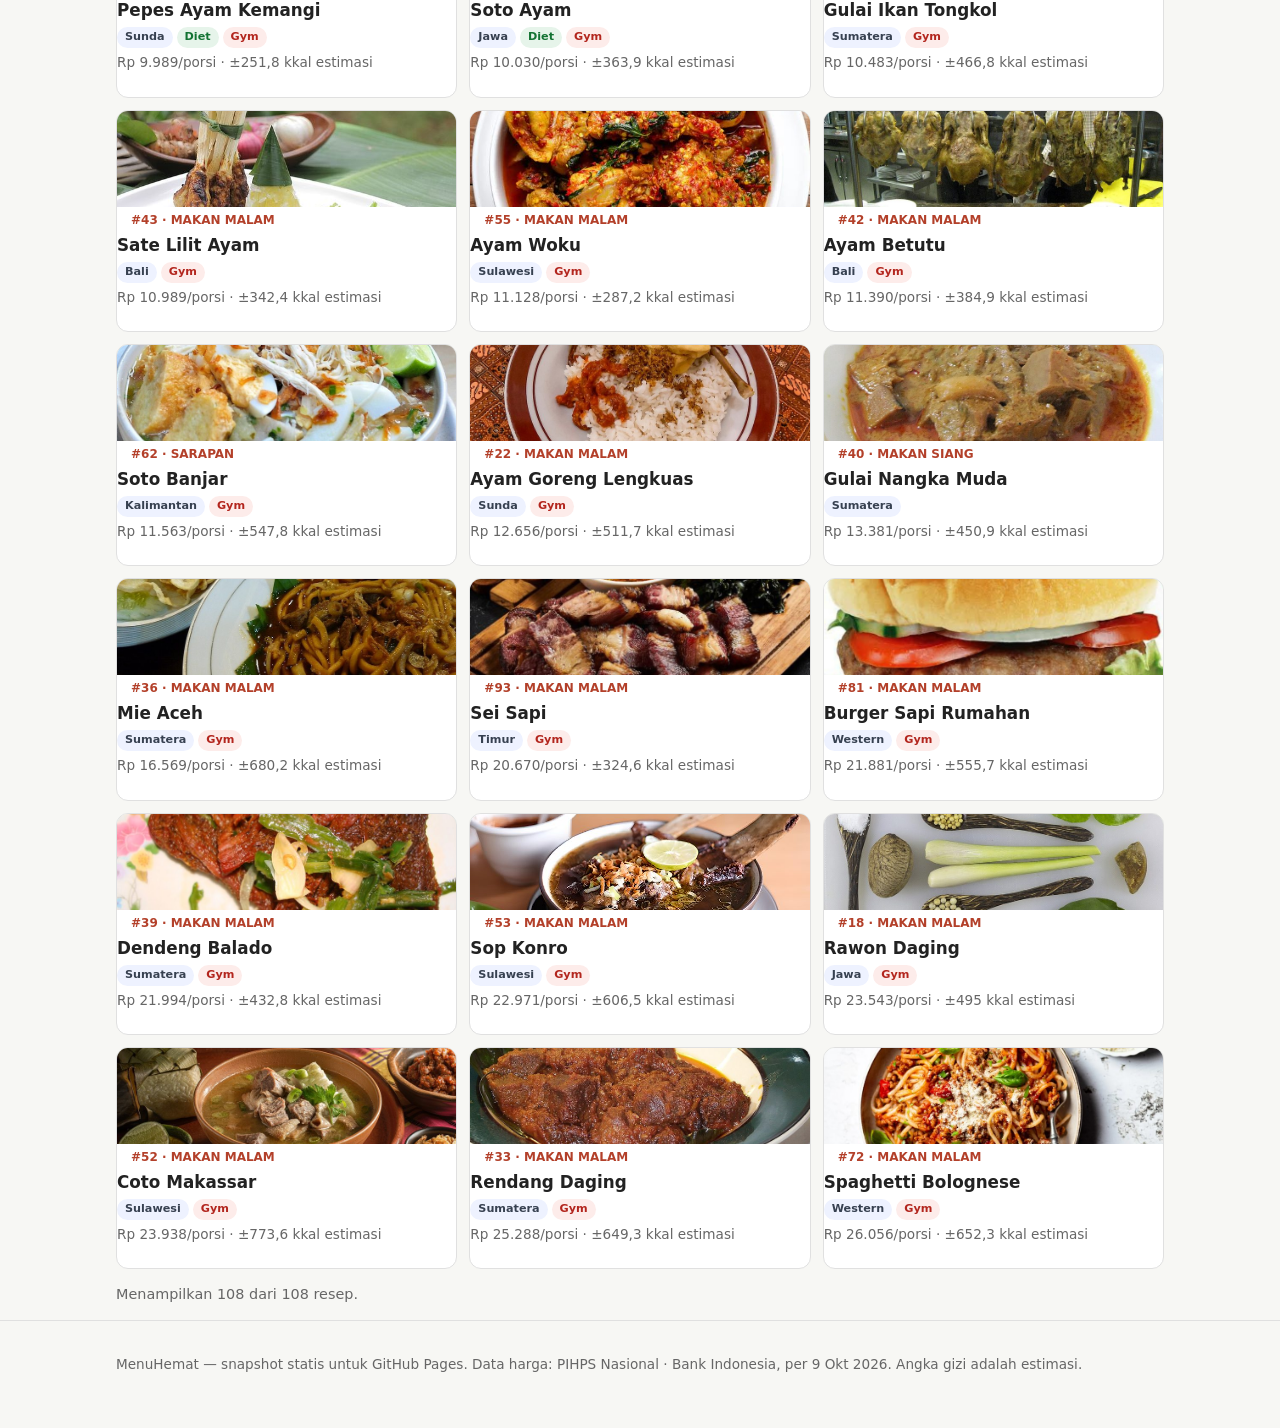
==== commit ff5e4a49: "Tambah mode Anak Kos: label kos (bahan inti <= 5), +8 resep sederhana, filter & badge di situs stati" ====
--- a/docs/index.html
+++ b/docs/index.html
@@ -80,6 +80,7 @@
       <label>Maks Rp/porsi
         <input id="f-max" type="number" min="0" placeholder="cth. 5000">
       </label>
+      <button id="f-kos" type="button" aria-pressed="false">Anak Kos</button>
       <button id="f-fav" type="button" aria-pressed="false">Favorit saja</button>
       <button id="f-pant" type="button" aria-pressed="false">Pantangan (<span id="pant-count">0</span>)</button>
     </div>
--- a/docs/style.css
+++ b/docs/style.css
@@ -113,6 +113,7 @@
 .badge-asal { background: #eef2ff; color: #374151; }
 .badge-khusus.diet { background: #e6f4ea; color: #137333; }
 .badge-khusus.gym { background: #fdecea; color: #b3261e; }
+.badge-khusus.kos { background: #fff4e0; color: #8a5a00; }
 .card h3 { margin: 2px 0 4px; font-size: 1.05rem; }
 .card .meta { margin: 0; color: var(--abu); font-size: .85rem; }
 .card .fav {
